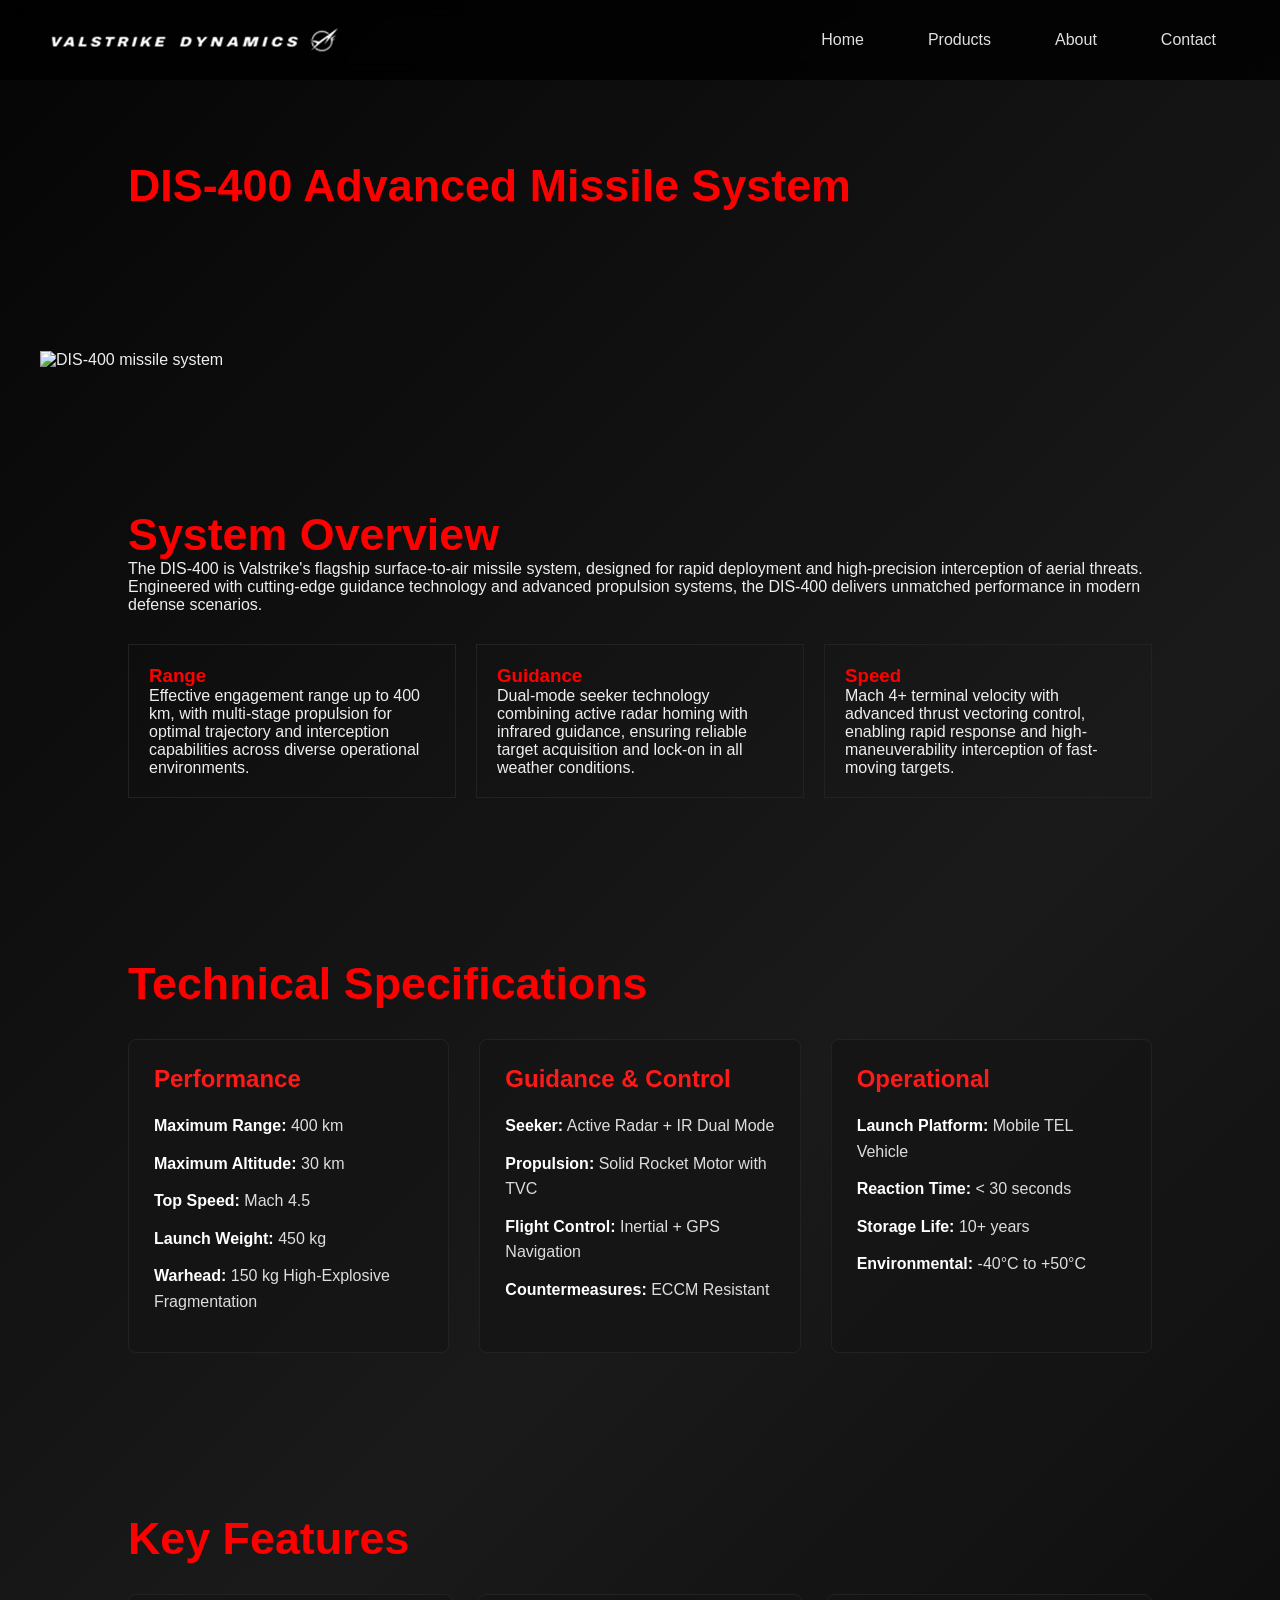
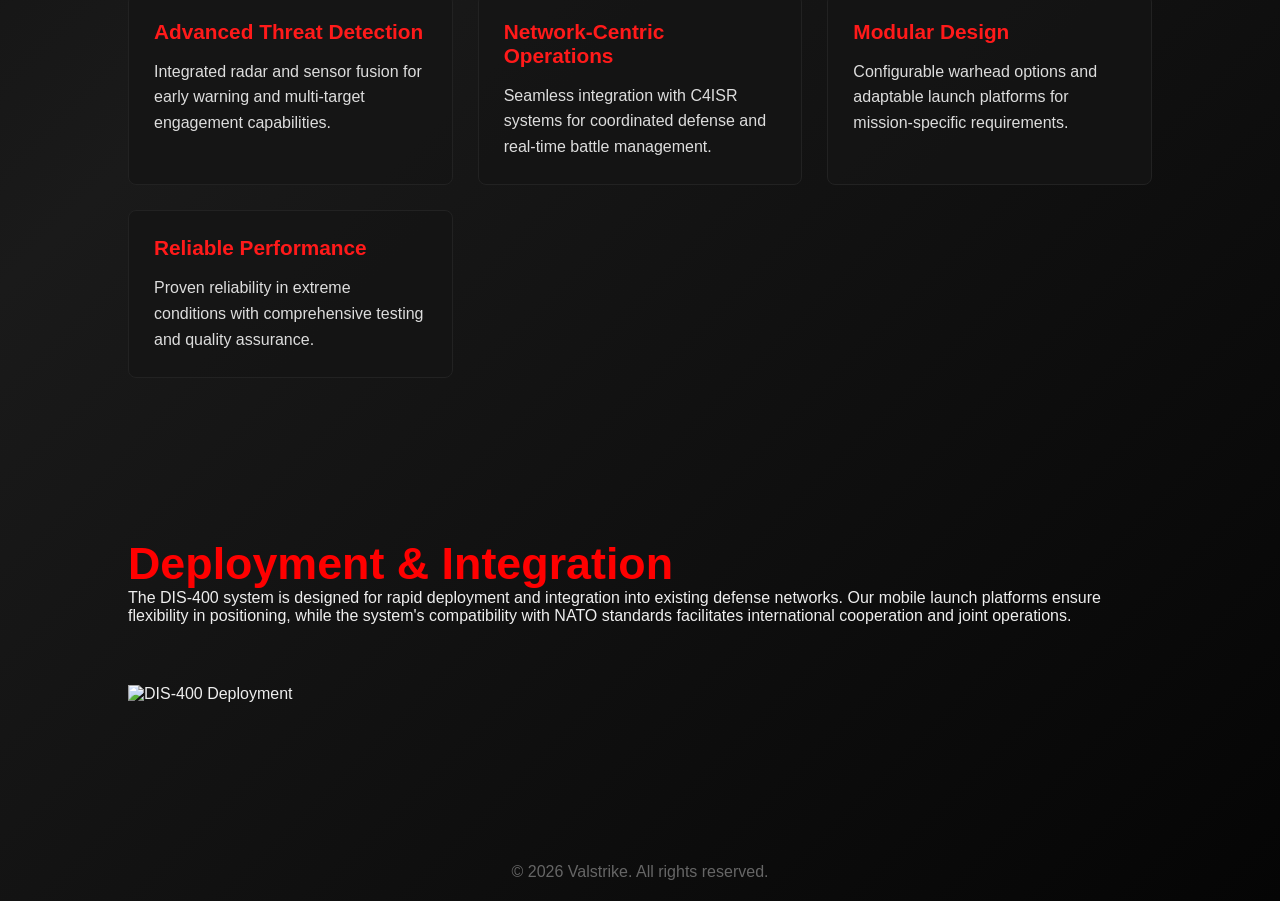
==== prod.html @ a7549b29 "Add files via upload" ====
<!DOCTYPE html>
<html lang="en">
<head>
  <meta charset="UTF-8">
  <meta name="viewport" content="width=device-width, initial-scale=1.0">
  <title>DIS-400 Missile System - Valstrike</title>
  <link rel="stylesheet" href="style.css">
</head>

<body class="product-page">
    <header class="navbar">
        <div class="navbar__container">
           <a href="index.html" class="navbar__brand">
                <img src="valstrike_no_background.png" alt="Valstrike Logo" class="navbar__logo">
</a>
            <nav class="navbar__nav" id="main-nav">
                <ul class="nav-list">
                    <li><a href="index.html#home" class="nav-link">
                        Home
                        <svg class="animated-border-svg" viewBox="0 0 100 40" preserveAspectRatio="none"><rect width="100%" height="100%" rx="8" /></svg>
                    </a></li>
                    <li><a href="prod.html" class="nav-link">
                        Products
                        <svg class="animated-border-svg" viewBox="0 0 100 40" preserveAspectRatio="none"><rect width="100%" height="100%" rx="8" /></svg>
                    </a></li>
                    <li><a href="index.html#about" class="nav-link">
                        About
                        <svg class="animated-border-svg" viewBox="0 0 100 40" preserveAspectRatio="none"><rect width="100%" height="100%" rx="8" /></svg>
                    </a></li>
                    <li><a href="index.html#contact" class="nav-link">
                        Contact
                        <svg class="animated-border-svg" viewBox="0 0 100 40" preserveAspectRatio="none"><rect width="100%" height="100%" rx="8" /></svg>
                    </a></li>
                </ul>
            </nav>
            <button class="navbar__mobile-toggle" id="mobile-toggle" aria-label="Open Menu">
                <svg width="24" height="24" viewBox="0 0 24 24"><path fill="currentColor" d="M3,6H21V8H3V6M3,11H21V13H3V11M3,16H21V18H3V16Z" /></svg>
            </button>
        </div>
    </header>

    <div class="mobile-menu-pane" id="mobile-menu-pane"></div>

<section id="hero">
<h2 class="hero-text">
  <span>DIS-400</span>
  <span>Advanced Missile System</span>
</h2>

</section>

<div class="image-section fade">
  <img src="img/valstrike.36.png" alt="DIS-400 missile system" style="max-width: 1200px; width: 100%; height: auto; margin: 0 auto; display: block;">
</div>

<section id="overview">
  <h2 class="fade">System Overview</h2>

  <p class="fade">
    The DIS-400 is Valstrike's flagship surface-to-air missile system, designed for rapid deployment and high-precision interception of aerial threats. Engineered with cutting-edge guidance technology and advanced propulsion systems, the DIS-400 delivers unmatched performance in modern defense scenarios.
  </p>

  <div class="grid">
    <div class="card fade">
      <h3>Range</h3>
      <p>
        Effective engagement range up to 400 km, with multi-stage propulsion for optimal trajectory and interception capabilities across diverse operational environments.
      </p>
    </div>

    <div class="card fade">
      <h3>Guidance</h3>
      <p>
        Dual-mode seeker technology combining active radar homing with infrared guidance, ensuring reliable target acquisition and lock-on in all weather conditions.
      </p>
    </div>

    <div class="card fade">
      <h3>Speed</h3>
      <p>
        Mach 4+ terminal velocity with advanced thrust vectoring control, enabling rapid response and high-maneuverability interception of fast-moving targets.
      </p>
    </div>
  </div>

</section>

<section id="specifications">
  <h2 class="fade">Technical Specifications</h2>

  <div class="specs-container fade">
    <div class="spec-group">
      <h3>Performance</h3>
      <ul>
        <li><strong>Maximum Range:</strong> 400 km</li>
        <li><strong>Maximum Altitude:</strong> 30 km</li>
        <li><strong>Top Speed:</strong> Mach 4.5</li>
        <li><strong>Launch Weight:</strong> 450 kg</li>
        <li><strong>Warhead:</strong> 150 kg High-Explosive Fragmentation</li>
      </ul>
    </div>

    <div class="spec-group">
      <h3>Guidance & Control</h3>
      <ul>
        <li><strong>Seeker:</strong> Active Radar + IR Dual Mode</li>
        <li><strong>Propulsion:</strong> Solid Rocket Motor with TVC</li>
        <li><strong>Flight Control:</strong> Inertial + GPS Navigation</li>
        <li><strong>Countermeasures:</strong> ECCM Resistant</li>
      </ul>
    </div>

    <div class="spec-group">
      <h3>Operational</h3>
      <ul>
        <li><strong>Launch Platform:</strong> Mobile TEL Vehicle</li>
        <li><strong>Reaction Time:</strong> < 30 seconds</li>
        <li><strong>Storage Life:</strong> 10+ years</li>
        <li><strong>Environmental:</strong> -40°C to +50°C</li>
      </ul>
    </div>
  </div>

</section>

<section id="features">
  <h2 class="fade">Key Features</h2>

  <div class="features-grid fade">
    <div class="feature-item">
      <h4>Advanced Threat Detection</h4>
      <p>Integrated radar and sensor fusion for early warning and multi-target engagement capabilities.</p>
    </div>

    <div class="feature-item">
      <h4>Network-Centric Operations</h4>
      <p>Seamless integration with C4ISR systems for coordinated defense and real-time battle management.</p>
    </div>

    <div class="feature-item">
      <h4>Modular Design</h4>
      <p>Configurable warhead options and adaptable launch platforms for mission-specific requirements.</p>
    </div>

    <div class="feature-item">
      <h4>Reliable Performance</h4>
      <p>Proven reliability in extreme conditions with comprehensive testing and quality assurance.</p>
    </div>
  </div>

</section>

<section id="deployment">
  <h2 class="fade">Deployment & Integration</h2>

  <p class="fade">
    The DIS-400 system is designed for rapid deployment and integration into existing defense networks. Our mobile launch platforms ensure flexibility in positioning, while the system's compatibility with NATO standards facilitates international cooperation and joint operations.
  </p>

  <div class="image-section fade">
  <img src="img/BG2.png" alt="DIS-400 Deployment" style="max-width: 100%; height: auto;">
</div>

</section>

<footer>
  © 2026 Valstrike. All rights reserved.
</footer>

<script src="script.js"></script>

<script>
// Smooth scrolling for anchor links
document.querySelectorAll('a[href^="#"]').forEach(anchor => {
    anchor.addEventListener('click', function (e) {
        e.preventDefault();
        const target = document.querySelector(this.getAttribute('href'));
        if (target) {
            target.scrollIntoView({
                behavior: 'smooth',
                block: 'start'
            });
        }
    });
});
</script>

</body>
</html>
---- style.css ----
* {
  margin: 0;
  padding: 0;
  box-sizing: border-box;
  scroll-behavior: smooth;
  font-family: 'Segoe UI', sans-serif;
}

body {
  background: linear-gradient(135deg, #050505 0%, #1a1a1a 50%, #050505 100%);
  color: #eee;
}

h1, h2, h3 {
  color: red;
}

h2 {
  font-size: 2.8rem;
  font-weight: 700;
}

/* ========================================
   NAVBAR STYLES WITH ANIMATED SVG BORDERS
   ======================================== */
:root {
  --color-background: #0a0a0a;
  --color-text: #e0e0e0;
  --color-link-hover: #ffffff;
  --color-primary: #ff1a1a;
  --font-family-sans-serif: "Segoe UI", sans-serif;
  --navbar-height: 80px;
  --border-radius: 8px;
  --transition-speed: 0.6s;
}

@import url('https://fonts.googleapis.com/css2?family=Inter:wght@500&display=swap');

ul { list-style: none; margin: 0; padding: 0; }
a { text-decoration: none; color: var(--color-text); }

.navbar {
  position: sticky; top: 0; z-index: 1000;
  height: var(--navbar-height); display: flex; align-items: center;
  background: rgba(0, 0, 0, 0.8);
  backdrop-filter: blur(10px);
}
.navbar__container { display: flex; align-items: center; justify-content: space-between; width: 100%; max-width: 2000px; margin: 0 auto; padding: 0 40px; }
.navbar__brand { font-size: 1.5rem; font-weight: 600; margin-right: auto; display: flex; align-items: center; color: var(--color-primary); }
.navbar__nav { display: none; }

/* Mobile Hamburger Menu */
.navbar__mobile-toggle { display: block; background: transparent; border: none; cursor: pointer; color: var(--color-text); }
.mobile-menu-pane {
  position: fixed; top: 0; left: 0; width: 80%; max-width: 300px; height: 100%;
  background-color: #141414; padding: 1.5rem; transform: translateX(-100%);
  transition: transform 0.3s ease; z-index: 1001;
}
.mobile-menu-pane.is-open { transform: translateX(0); }
.mobile-menu-pane ul { margin-top: 4rem; }
.mobile-menu-pane .nav-link { display: block; font-size: 1.2rem; padding: 1rem 0; }

.animated-border-svg {
  display: none;
}

/*
========================================
Desktop & SVG Border Styles
========================================
*/
@media (min-width: 576px) {
  .navbar__mobile-toggle, .mobile-menu-pane { display: none; }
  .navbar__nav { display: block; }
  .nav-list { display: flex; gap: 1rem; }

  .nav-link {
    position: relative;
    padding: 1rem 1.5rem;
    font-weight: 500;
    transition: color var(--transition-speed) ease;
  }
  .nav-link:hover, .nav-link:focus-visible { color: var(--color-link-hover); }
  :focus-visible { outline: 2px solid var(--color-primary); border-radius: var(--border-radius); }
  .nav-link:focus-visible { outline: none; }
  
  /* The SVG container */
  .animated-border-svg {
    display: block;
    position: absolute; inset: 0;
    width: 100%; height: 100%;
    pointer-events: none;
    z-index: -1;
  }
  
  /* The rectangle path to be animated */
  .animated-border-svg rect {
    fill: none;
    stroke: var(--color-primary);
    stroke-width: 2px;
    stroke-linecap: round;
    stroke-dasharray: 1000;
    stroke-dashoffset: 1000;
    transition: stroke-dashoffset var(--transition-speed) ease-in-out;
  }
  
  .nav-link:hover .animated-border-svg rect,
  .nav-link:focus-visible .animated-border-svg rect {
    stroke-dashoffset: 0;
  }

  @media (prefers-reduced-motion: reduce) {
    .animated-border-svg rect { transition: none; }
  }
}

/* SECTIONS */
section {
  min-height: 100vh;
  padding: 120px 10%;
  display: flex;
  flex-direction: column;
  justify-content: center;
  padding-top: calc(var(--navbar-height) + 2rem);
}

#home {
  position: relative;
  overflow: hidden;
}

#home span {
  color: #ff1a1a;
}

.btn {
  margin-top: 30px;
  padding: 10px 20px; /* shorter */
  border: 1px solid #ff1a1a;
  color: #ff1a1a;
  text-decoration: none;
  display: inline-block;
  align-self: center; /* centers inside flex column */
  font-size: 0.9rem; /* slightly smaller */
  letter-spacing: 1px;
  transition: 0.3s;
}

.btn:hover {
  background: #ff1a1a;
  color: #000;
}

/* ABOUT */
#about {
  background: #0a0a0a;
}

.grid {
  margin-top: 30px;
  display: grid;
  gap: 20px;
  grid-template-columns: repeat(auto-fit, minmax(200px, 1fr));
}

.card {
  padding: 20px;
  border: 1px solid #222;
}

.card:hover {
  border-color: #ff1a1a;
}

/* CONTACT */
input, textarea {
  margin-bottom: 10px;
  padding: 10px;
  background: black;
  border: 1px solid #222;
  color: white;
}

button {
  padding: 10px;
  border: 1px solid #ff1a1a;
  background: transparent;
  color: #ff1a1a;
  cursor: pointer;
}

button:hover {
  background: #ff1a1a;
  color: black;
}

footer {
  text-align: center;
  padding: 20px;
  color: #666;
}

/* ANIMATION */
.fade {
  opacity: 0;
  transform: translateY(20px);
  transition: 1s;
}

.fade.show {
  opacity: 1;
  transform: translateY(0);
}
/* CONTACT UPGRADE */

.contact-sub {
  color: #aaa;
  max-width: 500px;
  margin-bottom: 30px;
}

.contact-container {
  display: flex;
  flex-wrap: wrap;
  gap: 40px;
  align-items: flex-start;
}

.contact-info {
  flex: 1;
  min-width: 250px;
  color: #bbb;
  line-height: 1.8;
}

form {
  flex: 1;
  min-width: 250px;
  display: flex;
  flex-direction: column;
}

input, textarea {
  margin-bottom: 15px;
  padding: 12px;
  background: #000;
  border: 1px solid #222;
  color: #fff;
}

input:focus, textarea:focus {
  border-color: #ff1a1a;
  outline: none;
}

button {
  padding: 12px;
  border: 1px solid #ff1a1a;
  background: transparent;
  color: #ff1a1a;
  cursor: pointer;
  letter-spacing: 1px;
}

button:hover {
  background: #ff1a1a;
  color: #000;
}

#home * {
  position: relative;
  z-index: 1;
}

#home canvas {
  position: absolute !important;
  top: 0;
  left: 0;
  z-index: 0;
}

.mission {
  max-width: 800px;
  margin: 0 auto;
  background: rgba(20, 20, 20, 0.8);
  padding: 40px;
  border-radius: 12px;
  box-shadow: 0 4px 20px rgba(0, 0, 0, 0.5);
}

.mission h2 {
  text-align: center;
  margin-bottom: 30px;
  font-size: 2.5rem;
}

.mission p {
  margin-bottom: 32px;
  line-height: 1.9;
  font-size: 1.1rem;
  text-align: justify;
}

/* SLIKA */

.about-image {
  margin: 50px auto;
  text-align: center;
}

.about-image img {
  max-width: 800px;
  width: 100%;
  border-radius: 10px;
  display: block;
  margin: 0 auto;
}

.image-section {
  width: 100%;
  margin: 60px 0;
}

.image-section img {
  width: 100%;
  height: auto;
  display: block;
}

.typewriter {
    font-family: 'Courier New', monospace;
    font-size: 1.2rem;
    color: #ffffff;
    padding: 1rem;
    border-radius: 8px;
}

#home #typewriter-text {
    color: #ffffff;
    border-right: 2px solid #ffffff;
    animation: blink-caret 1s infinite;
}

.tagline {
    margin-top: 2rem;
    font-size: 0.95rem;
    color: #bbb;
    letter-spacing: 2px;
    font-weight: 300;
}

/* DIS-400 Product Page Styles */

.specs-container {
  display: grid;
  gap: 30px;
  grid-template-columns: repeat(auto-fit, minmax(300px, 1fr));
  margin-top: 30px;
}

.spec-group {
  background: rgba(20, 20, 20, 0.8);
  padding: 25px;
  border-radius: 8px;
  border: 1px solid #222;
}

.spec-group h3 {
  margin-bottom: 20px;
  color: #ff1a1a;
  font-size: 1.5rem;
}

.spec-group ul {
  list-style: none;
  padding: 0;
}

.spec-group li {
  margin-bottom: 12px;
  line-height: 1.6;
  color: #ddd;
}

.spec-group strong {
  color: #fff;
}

.features-grid {
  display: grid;
  gap: 25px;
  grid-template-columns: repeat(auto-fit, minmax(250px, 1fr));
  margin-top: 30px;
}

.feature-item {
  background: rgba(20, 20, 20, 0.8);
  padding: 25px;
  border-radius: 8px;
  border: 1px solid #222;
  transition: border-color 0.3s ease;
}

.feature-item:hover {
  border-color: #ff1a1a;
}

.feature-item h4 {
  color: #ff1a1a;
  margin-bottom: 15px;
  font-size: 1.3rem;
}

.feature-item p {
  color: #ddd;
  line-height: 1.6;
}

/* Product Page Gradient Background */
#hero {
  position: relative;
  overflow: hidden;
}

/* Product Page Compact Layout */
.product-page section {
  min-height: auto;
  padding: 80px 10%;
}

.tagline p {
    margin: 0;
}

@keyframes blink-caret {
    from, to { border-color: transparent; }
    50% { border-color: #ffffff; }
}
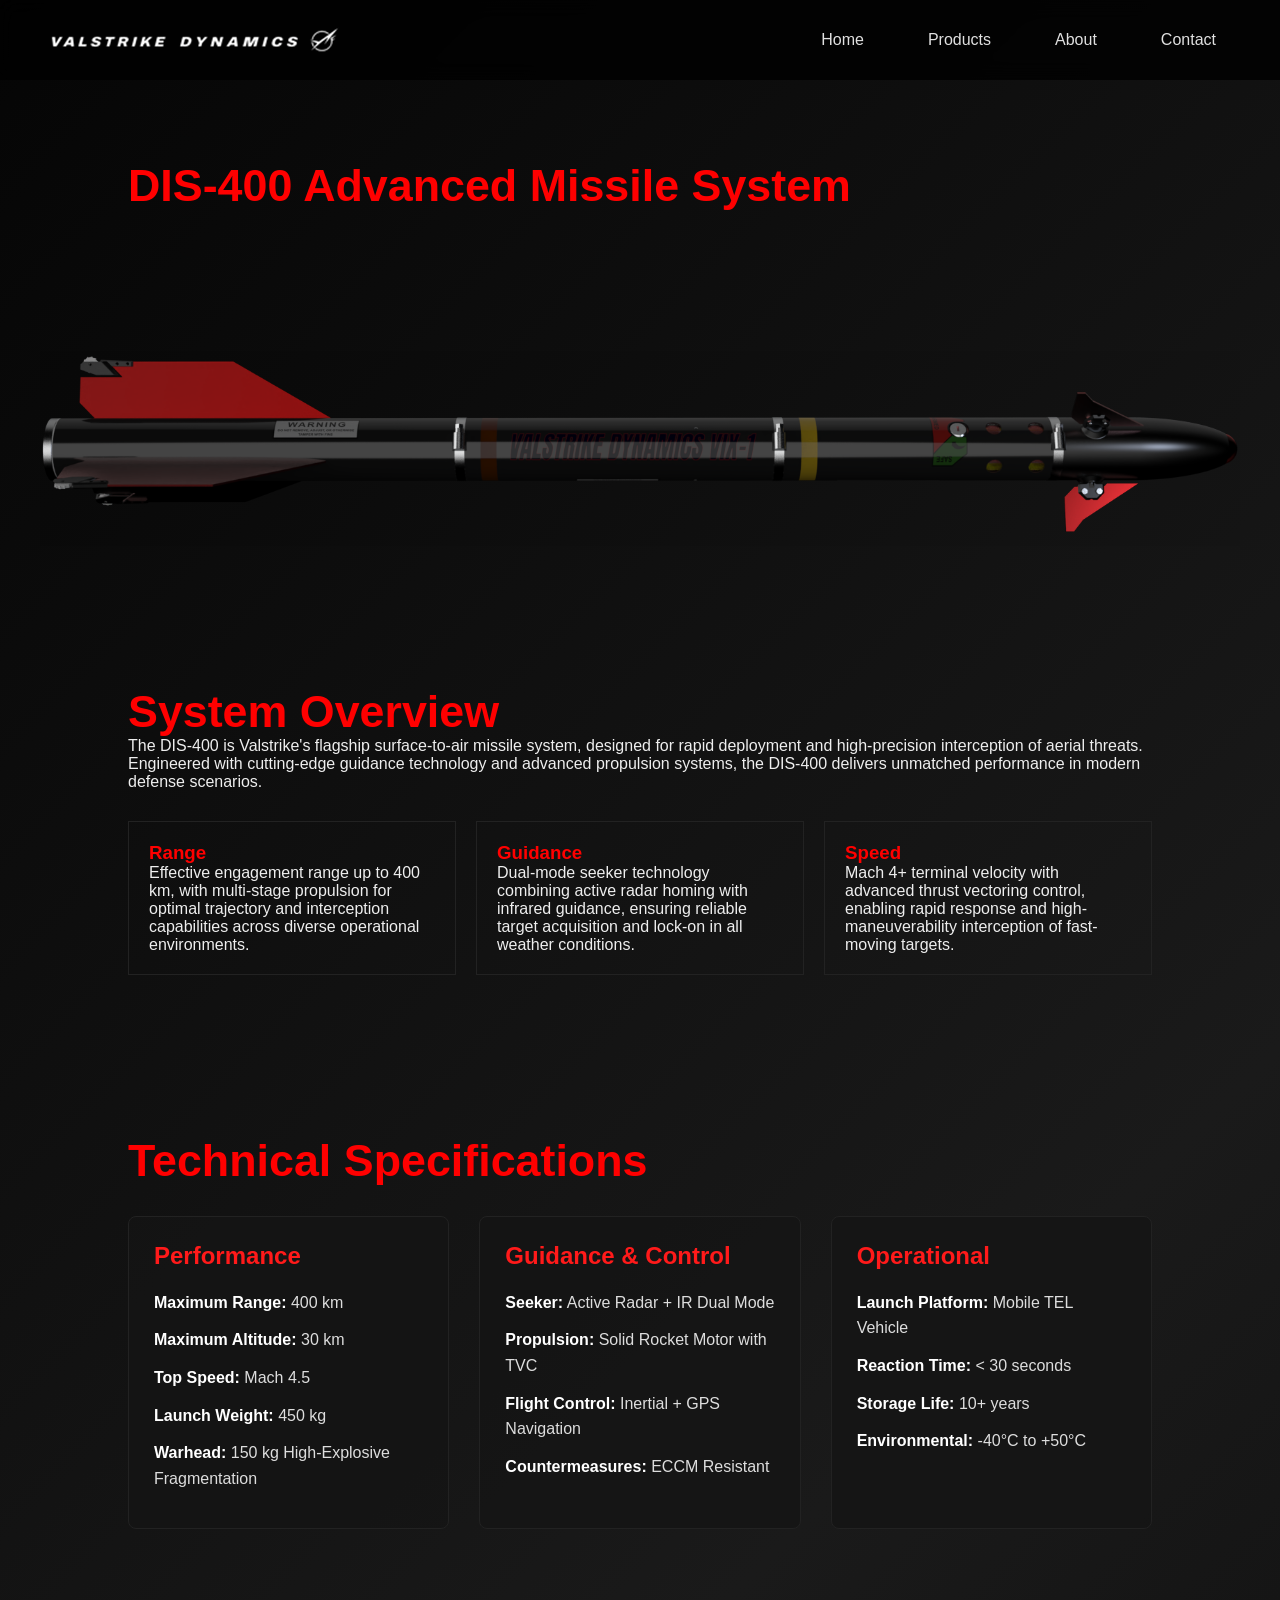
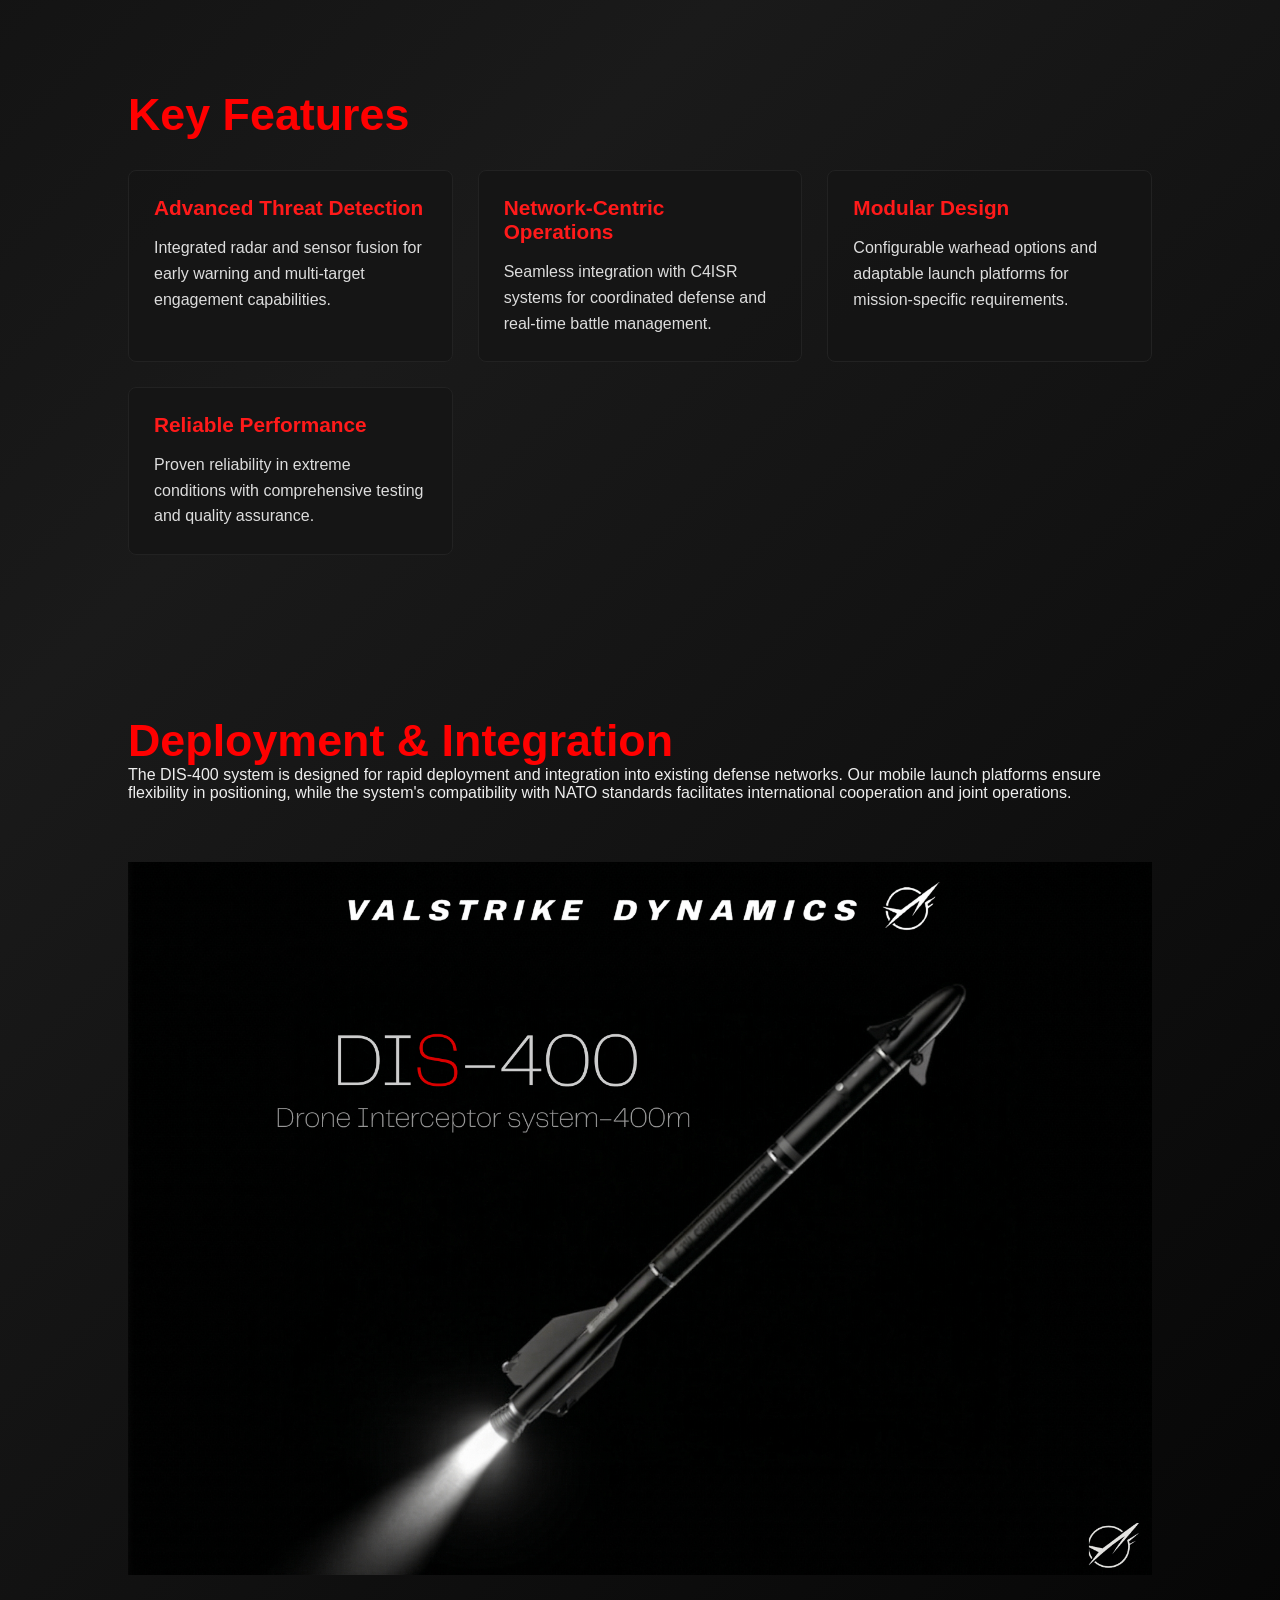
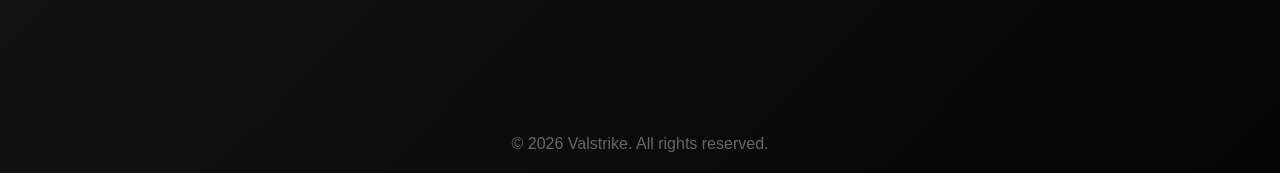
==== commit 1e71e778: "Fix HTML encoding issues in prod.html" ====
--- a/prod.html
+++ b/prod.html
@@ -49,7 +49,7 @@
 
 </section>
 
-<div class="image-section fade">
+<div class="image-section image-section--plain fade">
   <img src="img/valstrike.36.png" alt="DIS-400 missile system" style="max-width: 1200px; width: 100%; height: auto; margin: 0 auto; display: block;">
 </div>
 
@@ -114,7 +114,7 @@
       <h3>Operational</h3>
       <ul>
         <li><strong>Launch Platform:</strong> Mobile TEL Vehicle</li>
-        <li><strong>Reaction Time:</strong> < 30 seconds</li>
+        <li><strong>Reaction Time:</strong> &lt; 30 seconds</li>
         <li><strong>Storage Life:</strong> 10+ years</li>
         <li><strong>Environmental:</strong> -40°C to +50°C</li>
       </ul>
@@ -164,7 +164,7 @@
 </section>
 
 <footer>
-  © 2026 Valstrike. All rights reserved.
+  &copy; 2026 Valstrike. All rights reserved.
 </footer>
 
 <script src="script.js"></script>
@@ -187,3 +187,4 @@
 
 </body>
 </html>
+
